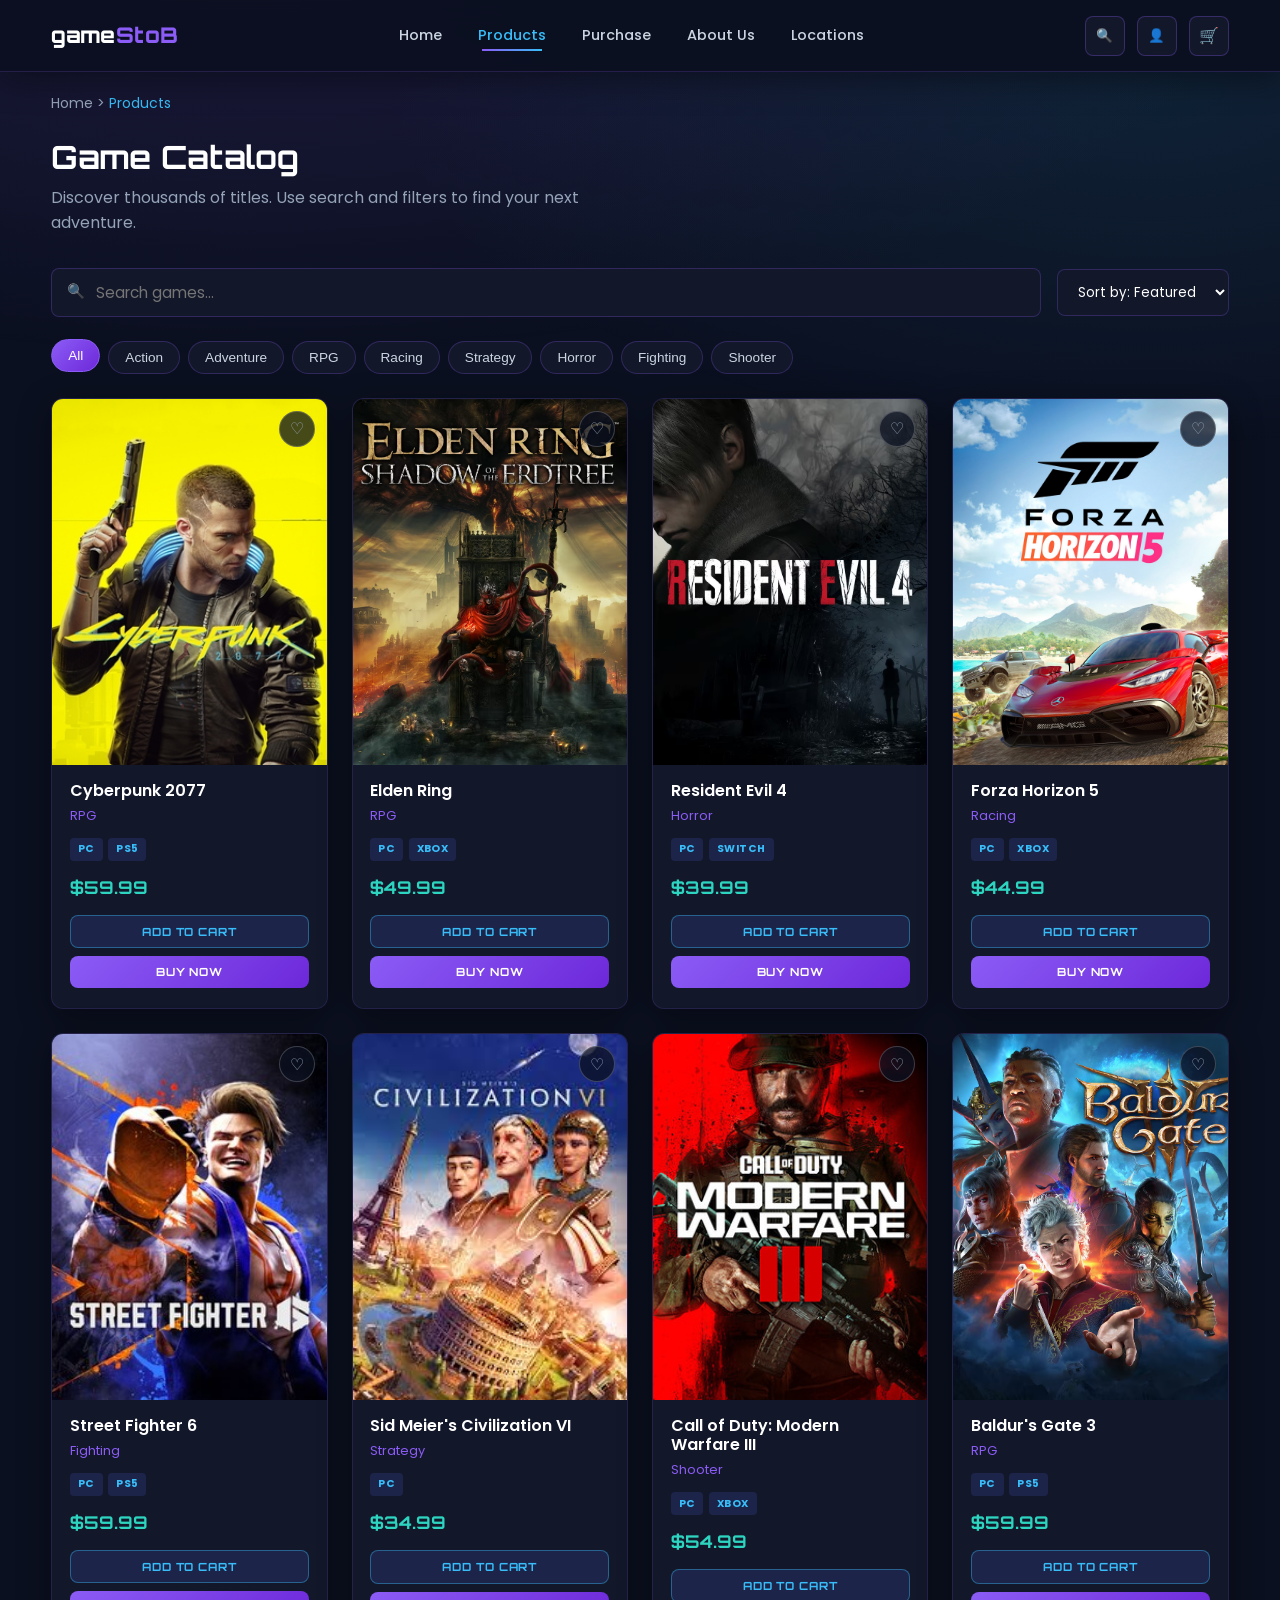
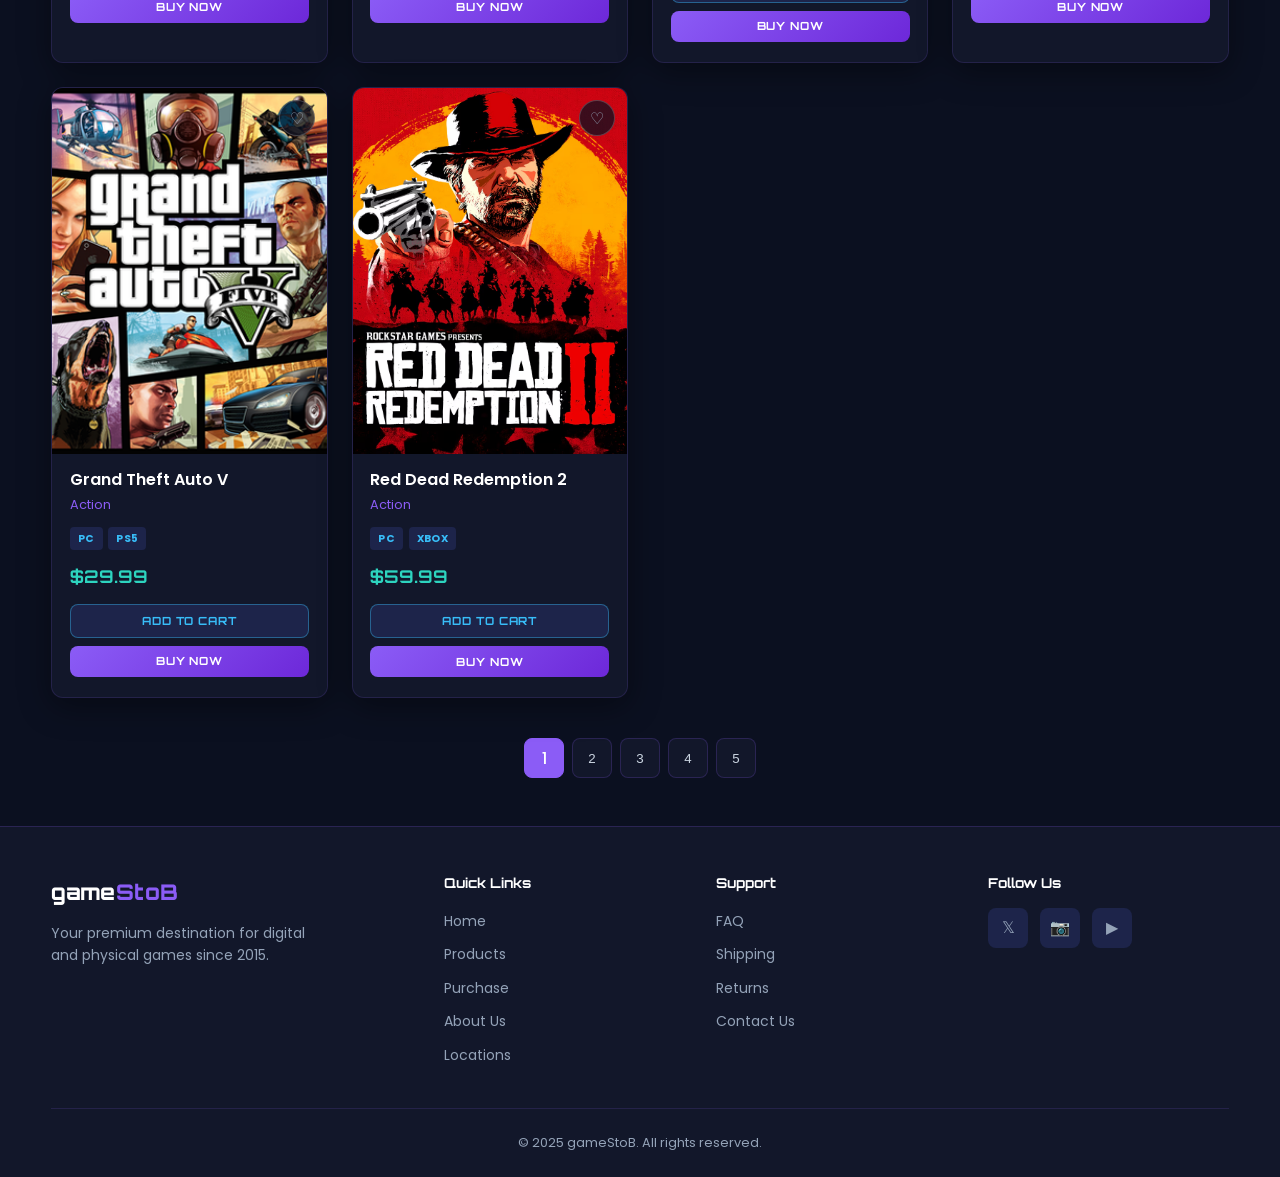
==== pages/products.html @ 09dc617c "Add files via upload" ====
<!DOCTYPE html>
<html lang="en">
<head>
  <meta charset="UTF-8">
  <meta name="viewport" content="width=device-width, initial-scale=1.0">
  <meta name="description" content="Browse the full gameStoB catalog — filter by genre, search, and sort.">
  <title>gameStoB | Products</title>
  <link rel="stylesheet" href="../css/style.css">
</head>
<body>
  <header class="site-header">
    <div class="container header-inner">
      <a href="../index.html" class="logo">game<span>StoB</span></a>
      <nav class="main-nav" id="main-nav" aria-label="Main navigation">
        <a href="../index.html">Home</a>
        <a href="products.html">Products</a>
        <a href="purchase.html">Purchase</a>
        <a href="about.html">About Us</a>
        <a href="locations.html">Locations</a>
      </nav>
      <div class="header-actions">
        <button type="button" class="icon-btn" aria-label="Search">🔍</button>
        <button type="button" class="icon-btn" aria-label="Account">👤</button>
        <a href="purchase.html" class="icon-btn cart-badge" aria-label="Cart">🛒</a>
        <button type="button" class="nav-toggle" aria-label="Toggle menu" aria-expanded="false" aria-controls="main-nav">
          <span></span><span></span><span></span>
        </button>
      </div>
    </div>
  </header>

  <main>
    <div class="container">
      <nav class="breadcrumbs" aria-label="Breadcrumb">
        <a href="../index.html">Home</a> &gt; <span>Products</span>
      </nav>

      <div class="page-title">
        <h1>Game Catalog</h1>
        <p>Discover thousands of titles. Use search and filters to find your next adventure.</p>
      </div>

      <div class="products-layout products-layout-single">
        <div class="products-main">
          <div class="products-toolbar">
            <div class="search-box">
              <input type="search" id="product-search" placeholder="Search games..." aria-label="Search games">
            </div>
            <select id="sort-select" class="sort-select" aria-label="Sort products">
              <option value="default">Sort by: Featured</option>
              <option value="price-low">Price: Low to High</option>
              <option value="price-high">Price: High to Low</option>
              <option value="name">Name: A–Z</option>
            </select>
          </div>

          <div class="category-filters" role="group" aria-label="Category filters">
            <button type="button" class="filter-btn active" data-filter="all">All</button>
            <button type="button" class="filter-btn" data-filter="action">Action</button>
            <button type="button" class="filter-btn" data-filter="adventure">Adventure</button>
            <button type="button" class="filter-btn" data-filter="rpg">RPG</button>
            <button type="button" class="filter-btn" data-filter="racing">Racing</button>
            <button type="button" class="filter-btn" data-filter="strategy">Strategy</button>
            <button type="button" class="filter-btn" data-filter="horror">Horror</button>
            <button type="button" class="filter-btn" data-filter="fighting">Fighting</button>
            <button type="button" class="filter-btn" data-filter="shooter">Shooter</button>
          </div>

          <div class="game-grid" id="products-grid">
            <p class="no-results" id="no-results">No games match your search. Try a different keyword or category.</p>

            <article class="game-card" data-id="cyberpunk-2077" data-category="rpg" data-price="59.99">
              <div class="game-card-image">
                <img src="../assets\images\cyberpunk.jpg" alt="Cyberpunk 2077" width="400" height="500">
                <button type="button" class="wishlist-btn" aria-label="Wishlist">♡</button>
              </div>
              <div class="game-card-body">
                <h3>Cyberpunk 2077</h3>
                <div class="game-meta"><span class="genre">RPG</span></div>
                <div class="platform-badges"><span class="platform-badge">PC</span><span class="platform-badge">PS5</span></div>
                <p class="game-price">$59.99</p>
              </div>
            </article>

            <article class="game-card" data-id="elden-ring" data-category="rpg" data-price="49.99">
              <div class="game-card-image">
                <img src="../assets\images\eldenRingDLC.avif"  width="400" height="500">
                <button type="button" class="wishlist-btn" aria-label="Wishlist">♡</button>
              </div>
              <div class="game-card-body">
                <h3>Elden Ring</h3>
                <div class="game-meta"><span class="genre">RPG</span></div>
                <div class="platform-badges"><span class="platform-badge">PC</span><span class="platform-badge">Xbox</span></div>
                <p class="game-price">$49.99</p>
              </div>
            </article>

            <article class="game-card" data-id="resident-evil-4" data-category="horror" data-price="39.99">
              <div class="game-card-image">
                <img src="../assets\images\residentEvil4.avif"  width="400" height="500">
                <button type="button" class="wishlist-btn" aria-label="Wishlist">♡</button>
              </div>
              <div class="game-card-body">
                <h3>Resident Evil 4</h3>
                <div class="game-meta"><span class="genre">Horror</span></div>
                <div class="platform-badges"><span class="platform-badge">PC</span><span class="platform-badge">Switch</span></div>
                <p class="game-price">$39.99</p>
              </div>
            </article>

            <article class="game-card" data-id="forza-horizon-5" data-category="racing" data-price="44.99">
              <div class="game-card-image">
                <img src="../assets\images\forza5.9ac09d39-064d-466c-81ca-2f1b6f0b95c5"  width="400" height="500">
                <button type="button" class="wishlist-btn" aria-label="Wishlist">♡</button>
              </div>
              <div class="game-card-body">
                <h3>Forza Horizon 5</h3>
                <div class="game-meta"><span class="genre">Racing</span></div>
                <div class="platform-badges"><span class="platform-badge">PC</span><span class="platform-badge">Xbox</span></div>
                <p class="game-price">$44.99</p>
              </div>
            </article>

            <article class="game-card" data-id="street-fighter-6" data-category="fighting" data-price="59.99">
              <div class="game-card-image">
                <img src="../assets\images\streetFighter.jpg" width="400" height="500">
                <button type="button" class="wishlist-btn" aria-label="Wishlist">♡</button>
              </div>
              <div class="game-card-body">
                <h3>Street Fighter 6</h3>
                <div class="game-meta"><span class="genre">Fighting</span></div>
                <div class="platform-badges"><span class="platform-badge">PC</span><span class="platform-badge">PS5</span></div>
                <p class="game-price">$59.99</p>
              </div>
            </article>

            <article class="game-card" data-id="civilization-vi" data-category="strategy" data-price="34.99">
              <div class="game-card-image">
                <img src="../assets\images\sidmiers.jpg" alt="Sid Meier's Civilization VI" width="400" height="500">
                <button type="button" class="wishlist-btn" aria-label="Wishlist">♡</button>
              </div>
              <div class="game-card-body">
                <h3>Sid Meier's Civilization VI</h3>
                <div class="game-meta"><span class="genre">Strategy</span></div>
                <div class="platform-badges"><span class="platform-badge">PC</span></div>
                <p class="game-price">$34.99</p>
              </div>
            </article>

            <article class="game-card" data-id="call-of-duty-modern-warfare-iii" data-category="shooter" data-price="54.99">
              <div class="game-card-image">
                <img src="../assets\images\codiii.jpg"  width="400" height="500">
                <button type="button" class="wishlist-btn" aria-label="Wishlist">♡</button>
              </div>
              <div class="game-card-body">
                <h3>Call of Duty: Modern Warfare III</h3>
                <div class="game-meta"><span class="genre">Shooter</span></div>
                <div class="platform-badges"><span class="platform-badge">PC</span><span class="platform-badge">Xbox</span></div>
                <p class="game-price">$54.99</p>
              </div>
            </article>

            <article class="game-card" data-id="baldurs-gate-3" data-category="rpg" data-price="59.99">
              <div class="game-card-image">
                <img src="../assets\images\baldurs.avif"  width="400" height="500">
                <button type="button" class="wishlist-btn" aria-label="Wishlist">♡</button>
              </div>
              <div class="game-card-body">
                <h3>Baldur's Gate 3</h3>
                <div class="game-meta"><span class="genre">RPG</span></div>
                <div class="platform-badges"><span class="platform-badge">PC</span><span class="platform-badge">PS5</span></div>
                <p class="game-price">$59.99</p>
              </div>
            </article>

            <article class="game-card" data-id="grand-theft-auto-v" data-category="action" data-price="29.99">
              <div class="game-card-image">
                <img src="../assets\images\gtaV.png"  width="400" height="500">
                <button type="button" class="wishlist-btn" aria-label="Wishlist">♡</button>
              </div>
              <div class="game-card-body">
                <h3>Grand Theft Auto V</h3>
                <div class="game-meta"><span class="genre">Action</span></div>
                <div class="platform-badges"><span class="platform-badge">PC</span><span class="platform-badge">PS5</span></div>
                <p class="game-price">$29.99</p>
              </div>
            </article>

            <article class="game-card" data-id="red-dead-redemption-2" data-category="action" data-price="59.99">
              <div class="game-card-image">
                <img src="../assets\images\rdr2.avif" alt="Red Dead Redemption 2" width="400" height="500">
                <button type="button" class="wishlist-btn" aria-label="Wishlist">♡</button>
              </div>
              <div class="game-card-body">
                <h3>Red Dead Redemption 2</h3>
                <div class="game-meta"><span class="genre">Action</span></div>
                <div class="platform-badges"><span class="platform-badge">PC</span><span class="platform-badge">Xbox</span></div>
                <p class="game-price">$59.99</p>
              </div>
            </article>

            
          </div>

          <nav class="pagination" aria-label="Pagination">
            <span class="active" aria-current="page">1</span>
            <button type="button">2</button>
            <button type="button">3</button>
            <button type="button">4</button>
            <button type="button">5</button>
          </nav>
        </div>
      </div>
    </div>
  </main>

  <footer class="site-footer">
    <div class="container">
      <div class="footer-grid">
        <div class="footer-brand">
          <a href="../index.html" class="logo">game<span>StoB</span></a>
          <p>Your premium destination for digital and physical games since 2015.</p>
        </div>
        <div class="footer-col">
          <h4>Quick Links</h4>
          <ul>
            <li><a href="../index.html">Home</a></li>
            <li><a href="products.html">Products</a></li>
            <li><a href="purchase.html">Purchase</a></li>
            <li><a href="about.html">About Us</a></li>
            <li><a href="locations.html">Locations</a></li>
          </ul>
        </div>
        <div class="footer-col">
          <h4>Support</h4>
          <ul>
            <li><a href="#">FAQ</a></li>
            <li><a href="#">Shipping</a></li>
            <li><a href="#">Returns</a></li>
            <li><a href="#">Contact Us</a></li>
          </ul>
        </div>
        <div class="footer-col">
          <h4>Follow Us</h4>
          <div class="social-links">
            <a href="#" aria-label="Twitter">𝕏</a>
            <a href="#" aria-label="Instagram">📷</a>
            <a href="#" aria-label="YouTube">▶</a>
          </div>
        </div>
      </div>
      <div class="footer-bottom">
        <p>&copy; 2025 gameStoB. All rights reserved.</p>
      </div>
    </div>
  </footer>

  <script src="../js/script.js"></script>
</body>
</html>
---- css/style.css ----
/* gameStoB — Premium Gaming Marketplace */
@import url('https://fonts.googleapis.com/css2?family=Orbitron:wght@500;600;700;800&family=Poppins:wght@300;400;500;600;700&display=swap');

:root {
  --bg-dark: #0b1020;
  --bg-card: #12172a;
  --bg-elevated: #1d244a;
  --purple: #8b5cf6;
  --purple-glow: rgba(139, 92, 246, 0.45);
  --blue: #38bdf8;
  --cyan: #2dd4bf;
  --white: #ffffff;
  --text-muted: #94a3b8;
  --text-body: #cbd5e1;
  --radius: 12px;
  --radius-sm: 8px;
  --header-h: 72px;
  --transition: 0.3s ease;
  --shadow: 0 8px 32px rgba(0, 0, 0, 0.4);
  --shadow-glow: 0 0 24px var(--purple-glow);
}

*,
*::before,
*::after {
  box-sizing: border-box;
  margin: 0;
  padding: 0;
}

html {
  scroll-behavior: smooth;
}

body {
  font-family: 'Poppins', sans-serif;
  background: var(--bg-dark);
  color: var(--text-body);
  line-height: 1.6;
  min-height: 100vh;
  display: flex;
  flex-direction: column;
  overflow-x: hidden;
}

body::before {
  content: '';
  position: fixed;
  inset: 0;
  background:
    radial-gradient(ellipse 80% 50% at 20% -10%, rgba(139, 92, 246, 0.15), transparent),
    radial-gradient(ellipse 60% 40% at 90% 10%, rgba(56, 189, 248, 0.1), transparent);
  pointer-events: none;
  z-index: -1;
}

img {
  max-width: 100%;
  height: auto;
  display: block;
}

a {
  color: inherit;
  text-decoration: none;
  transition: color var(--transition);
}

a:hover {
  color: var(--blue);
}

h1, h2, h3, h4 {
  font-family: 'Orbitron', sans-serif;
  color: var(--white);
  line-height: 1.2;
}

ul {
  list-style: none;
}

.container {
  width: min(1200px, 92%);
  margin: 0 auto;
}

/* ========== HEADER ========== */
.site-header {
  position: sticky;
  top: 0;
  z-index: 1000;
  height: var(--header-h);
  background: rgba(11, 16, 32, 0.92);
  backdrop-filter: blur(12px);
  border-bottom: 1px solid rgba(139, 92, 246, 0.2);
  box-shadow: var(--shadow);
}

.header-inner {
  display: flex;
  align-items: center;
  justify-content: space-between;
  height: 100%;
  gap: 1rem;
}

.logo {
  font-family: 'Orbitron', sans-serif;
  font-size: 1.35rem;
  font-weight: 800;
  color: var(--white);
  letter-spacing: 0.02em;
  transition: transform var(--transition), text-shadow var(--transition);
}

.logo span {
  color: var(--purple);
}

.logo:hover {
  transform: scale(1.03);
  text-shadow: 0 0 20px var(--purple-glow);
  color: var(--white);
}

.main-nav {
  display: flex;
  align-items: center;
  gap: 0.25rem;
}

.main-nav a {
  padding: 0.5rem 1rem;
  font-size: 0.9rem;
  font-weight: 500;
  border-radius: var(--radius-sm);
  position: relative;
}

.main-nav a::after {
  content: '';
  position: absolute;
  bottom: 0.25rem;
  left: 50%;
  width: 0;
  height: 2px;
  background: linear-gradient(90deg, var(--purple), var(--blue));
  transition: width var(--transition), left var(--transition);
}

.main-nav a:hover::after,
.main-nav a.active::after {
  width: 60%;
  left: 20%;
}

.main-nav a.active {
  color: var(--blue);
}

.header-actions {
  display: flex;
  align-items: center;
  gap: 0.75rem;
}

.icon-btn {
  width: 40px;
  height: 40px;
  display: flex;
  align-items: center;
  justify-content: center;
  border: 1px solid rgba(139, 92, 246, 0.3);
  border-radius: var(--radius-sm);
  background: var(--bg-card);
  color: var(--text-body);
  cursor: pointer;
  transition: transform var(--transition), border-color var(--transition), box-shadow var(--transition);
}

.icon-btn:hover {
  transform: translateY(-2px);
  border-color: var(--purple);
  box-shadow: var(--shadow-glow);
  color: var(--white);
}

.cart-badge {
  position: relative;
}

.cart-badge::after {
  content: attr(data-count);
  position: absolute;
  top: -4px;
  right: -4px;
  min-width: 18px;
  height: 18px;
  padding: 0 4px;
  font-size: 0.65rem;
  font-weight: 700;
  background: var(--purple);
  color: var(--white);
  border-radius: 50%;
  display: flex;
  align-items: center;
  justify-content: center;
  animation: pulse 2s infinite;
}

.cart-badge[data-count="0"]::after,
.cart-badge:not([data-count])::after {
  display: none;
}

@keyframes pulse {
  0%, 100% { transform: scale(1); }
  50% { transform: scale(1.1); }
}

.nav-toggle {
  display: none;
  flex-direction: column;
  gap: 5px;
  width: 40px;
  height: 40px;
  padding: 8px;
  background: var(--bg-card);
  border: 1px solid rgba(139, 92, 246, 0.3);
  border-radius: var(--radius-sm);
  cursor: pointer;
}

.nav-toggle span {
  display: block;
  height: 2px;
  background: var(--white);
  border-radius: 2px;
  transition: transform var(--transition), opacity var(--transition);
}

.nav-toggle.open span:nth-child(1) {
  transform: translateY(7px) rotate(45deg);
}

.nav-toggle.open span:nth-child(2) {
  opacity: 0;
}

.nav-toggle.open span:nth-child(3) {
  transform: translateY(-7px) rotate(-45deg);
}

/* ========== MAIN ========== */
main {
  flex: 1;
}

/* ========== HERO ========== */
.hero {
  position: relative;
  margin: 1.5rem auto 3rem;
  border-radius: var(--radius);
  overflow: hidden;
  min-height: 420px;
  display: flex;
  align-items: center;
  box-shadow: var(--shadow), var(--shadow-glow);
  animation: fadeInUp 0.8s ease;
}

@keyframes fadeInUp {
  from {
    opacity: 0;
    transform: translateY(24px);
  }
  to {
    opacity: 1;
    transform: translateY(0);
  }
}

.hero-bg {
  position: absolute;
  inset: 0;
  object-fit: cover;
  width: 100%;
  height: 100%;
}

.hero-overlay {
  position: absolute;
  inset: 0;
  background: linear-gradient(105deg, rgba(11, 16, 32, 0.95) 0%, rgba(11, 16, 32, 0.6) 45%, rgba(139, 92, 246, 0.25) 100%);
}

.hero-content {
  position: relative;
  z-index: 1;
  padding: 3rem;
  max-width: 560px;
}

.hero-badge {
  display: inline-block;
  padding: 0.35rem 1rem;
  background: linear-gradient(135deg, var(--purple), var(--blue));
  color: var(--white);
  font-family: 'Orbitron', sans-serif;
  font-size: 0.75rem;
  font-weight: 700;
  letter-spacing: 0.1em;
  border-radius: 999px;
  margin-bottom: 1rem;
  animation: glow 2s ease-in-out infinite alternate;
}

@keyframes glow {
  from { box-shadow: 0 0 12px var(--purple-glow); }
  to { box-shadow: 0 0 24px rgba(56, 189, 248, 0.5); }
}

.hero h1 {
  font-size: clamp(1.75rem, 4vw, 2.75rem);
  margin-bottom: 0.75rem;
  text-transform: uppercase;
}

.hero p {
  font-size: 1.05rem;
  color: var(--text-muted);
  margin-bottom: 1.5rem;
}

.hero p strong {
  color: var(--cyan);
}

/* ========== BUTTONS ========== */
.btn {
  display: inline-flex;
  align-items: center;
  justify-content: center;
  gap: 0.5rem;
  padding: 0.85rem 2rem;
  font-family: 'Orbitron', sans-serif;
  font-size: 0.85rem;
  font-weight: 700;
  letter-spacing: 0.08em;
  text-transform: uppercase;
  border: none;
  border-radius: var(--radius-sm);
  cursor: pointer;
  transition: transform var(--transition), box-shadow var(--transition), background var(--transition);
}

.btn-primary {
  background: linear-gradient(135deg, var(--purple), #7c3aed);
  color: var(--white);
  box-shadow: 0 4px 20px var(--purple-glow);
}

.btn-primary:hover {
  transform: translateY(-3px) scale(1.02);
  box-shadow: 0 8px 32px var(--purple-glow);
  color: var(--white);
}

.btn-outline {
  background: transparent;
  border: 2px solid var(--purple);
  color: var(--purple);
}

.btn-outline:hover {
  background: var(--purple);
  color: var(--white);
  transform: translateY(-2px);
}

.btn-block {
  width: 100%;
}

/* ========== SECTIONS ========== */
.section {
  padding: 2.5rem 0;
}

.section-header {
  display: flex;
  align-items: center;
  justify-content: space-between;
  margin-bottom: 1.75rem;
  flex-wrap: wrap;
  gap: 1rem;
}

.section-header h2 {
  font-size: clamp(1.25rem, 2.5vw, 1.5rem);
  letter-spacing: 0.05em;
}

.view-all {
  font-size: 0.9rem;
  font-weight: 600;
  color: var(--blue);
}

.view-all:hover {
  color: var(--purple);
}

/* ========== GAME CARDS ========== */
.game-grid {
  display: grid;
  grid-template-columns: repeat(auto-fill, minmax(220px, 1fr));
  gap: 1.5rem;
}

.game-card {
  background: var(--bg-card);
  border-radius: var(--radius);
  overflow: hidden;
  border: 1px solid rgba(139, 92, 246, 0.15);
  box-shadow: var(--shadow);
  transition: transform var(--transition), box-shadow var(--transition), border-color var(--transition);
  position: relative;
}

.game-card:hover {
  transform: translateY(-8px);
  border-color: rgba(139, 92, 246, 0.5);
  box-shadow: var(--shadow), var(--shadow-glow);
}

.game-card-image {
  position: relative;
  aspect-ratio: 3 / 4;
  overflow: hidden;
}

.game-card-image img {
  width: 100%;
  height: 100%;
  object-fit: cover;
  transition: transform 0.5s ease;
}

.game-card:hover .game-card-image img {
  transform: scale(1.08);
}

.wishlist-btn {
  position: absolute;
  top: 0.75rem;
  right: 0.75rem;
  width: 36px;
  height: 36px;
  border-radius: 50%;
  background: rgba(11, 16, 32, 0.75);
  border: 1px solid rgba(255, 255, 255, 0.2);
  color: var(--text-muted);
  cursor: pointer;
  display: flex;
  align-items: center;
  justify-content: center;
  font-size: 1rem;
  transition: color var(--transition), background var(--transition), transform var(--transition);
}

.wishlist-btn:hover {
  color: #f472b6;
  background: rgba(11, 16, 32, 0.9);
  transform: scale(1.1);
}

.game-card-body {
  padding: 1rem 1.1rem 1.25rem;
}

.game-card-body h3 {
  font-family: 'Poppins', sans-serif;
  font-size: 1rem;
  font-weight: 600;
  margin-bottom: 0.35rem;
  color: var(--white);
}

.game-meta {
  display: flex;
  flex-wrap: wrap;
  gap: 0.35rem 0.75rem;
  font-size: 0.8rem;
  color: var(--text-muted);
  margin-bottom: 0.75rem;
}

.game-meta .genre {
  color: var(--purple);
}

.platform-badges {
  display: flex;
  gap: 0.35rem;
  flex-wrap: wrap;
  margin-bottom: 0.75rem;
}

.platform-badge {
  font-size: 0.65rem;
  font-weight: 700;
  padding: 0.2rem 0.5rem;
  background: var(--bg-elevated);
  color: var(--blue);
  border-radius: 4px;
  text-transform: uppercase;
  letter-spacing: 0.04em;
}

.game-price {
  font-family: 'Orbitron', sans-serif;
  font-size: 1.1rem;
  font-weight: 700;
  color: var(--cyan);
  margin-bottom: 0.85rem;
}

.card-actions {
  display: flex;
  flex-direction: column;
  gap: 0.5rem;
}

.card-actions .btn {
  padding: 0.55rem 0.75rem;
  font-size: 0.7rem;
  width: 100%;
}

.btn-cart {
  background: var(--bg-elevated);
  border: 1px solid rgba(56, 189, 248, 0.4);
  color: var(--blue);
}

.btn-cart:hover {
  background: rgba(56, 189, 248, 0.15);
  border-color: var(--blue);
  color: var(--white);
  transform: translateY(-2px);
}

.btn-buy {
  background: linear-gradient(135deg, var(--purple), #6d28d9);
  color: var(--white);
  border: none;
}

.btn-buy:hover {
  transform: translateY(-2px);
  box-shadow: 0 4px 16px var(--purple-glow);
  color: var(--white);
}

.cart-toast {
  position: fixed;
  bottom: 1.5rem;
  right: 1.5rem;
  padding: 0.85rem 1.25rem;
  background: var(--bg-card);
  border: 1px solid var(--purple);
  border-radius: var(--radius-sm);
  color: var(--white);
  font-size: 0.9rem;
  box-shadow: var(--shadow-glow);
  z-index: 1500;
  opacity: 0;
  transform: translateY(12px);
  transition: opacity var(--transition), transform var(--transition);
  pointer-events: none;
}

.cart-toast.visible {
  opacity: 1;
  transform: translateY(0);
}

#cart-items-list {
  display: flex;
  flex-direction: column;
  gap: 1rem;
  margin-bottom: 1rem;
  max-height: 360px;
  overflow-y: auto;
}

.cart-line-item {
  display: flex;
  gap: 0.75rem;
  align-items: flex-start;
  padding-bottom: 1rem;
  border-bottom: 1px solid rgba(139, 92, 246, 0.15);
}

.cart-line-item:last-child {
  border-bottom: none;
  padding-bottom: 0;
}

.cart-line-item img {
  width: 64px;
  height: 80px;
  object-fit: cover;
  border-radius: var(--radius-sm);
  flex-shrink: 0;
}

.cart-line-details {
  flex: 1;
  min-width: 0;
}

.cart-line-details h3 {
  font-family: 'Poppins', sans-serif;
  font-size: 0.9rem;
  margin-bottom: 0.25rem;
}

.cart-line-details .line-price {
  color: var(--cyan);
  font-size: 0.85rem;
  font-weight: 600;
}

.cart-qty-controls {
  display: flex;
  align-items: center;
  gap: 0.5rem;
  margin-top: 0.5rem;
}

.qty-btn {
  width: 28px;
  height: 28px;
  display: flex;
  align-items: center;
  justify-content: center;
  background: var(--bg-elevated);
  border: 1px solid rgba(139, 92, 246, 0.35);
  border-radius: var(--radius-sm);
  color: var(--white);
  font-size: 1rem;
  cursor: pointer;
  transition: background var(--transition), border-color var(--transition);
}

.qty-btn:hover {
  background: var(--purple);
  border-color: var(--purple);
}

.qty-btn.remove-btn:hover {
  background: #dc2626;
  border-color: #dc2626;
}

.cart-qty-value {
  min-width: 1.5rem;
  text-align: center;
  font-weight: 600;
  font-size: 0.9rem;
}

.cart-empty {
  text-align: center;
  padding: 1.5rem 1rem;
  color: var(--text-muted);
  font-size: 0.9rem;
}

.cart-empty a {
  color: var(--blue);
  font-weight: 600;
}

/* ========== BREADCRUMBS ========== */
.breadcrumbs {
  padding: 1.25rem 0 0.5rem;
  font-size: 0.875rem;
  color: var(--text-muted);
}

.breadcrumbs a:hover {
  color: var(--purple);
}

.breadcrumbs span {
  color: var(--blue);
}

/* ========== PAGE TITLE ========== */
.page-title {
  padding: 1rem 0 2rem;
}

.page-title h1 {
  font-size: clamp(1.5rem, 3vw, 2rem);
  margin-bottom: 0.5rem;
}

.page-title p {
  color: var(--text-muted);
  max-width: 600px;
}

/* ========== PRODUCTS PAGE ========== */
.products-layout {
  display: grid;
  grid-template-columns: 260px 1fr;
  gap: 2rem;
  padding-bottom: 3rem;
}

.products-layout-single {
  grid-template-columns: 1fr;
}

.products-toolbar {
  display: flex;
  flex-wrap: wrap;
  gap: 1rem;
  margin-bottom: 1.5rem;
  align-items: center;
}

.search-box {
  flex: 1;
  min-width: 200px;
  position: relative;
}

.search-box input {
  width: 100%;
  padding: 0.75rem 1rem 0.75rem 2.75rem;
  background: var(--bg-card);
  border: 1px solid rgba(139, 92, 246, 0.25);
  border-radius: var(--radius-sm);
  color: var(--white);
  font-family: inherit;
  font-size: 0.95rem;
  transition: border-color var(--transition), box-shadow var(--transition);
}

.search-box input:focus {
  outline: none;
  border-color: var(--purple);
  box-shadow: 0 0 0 3px var(--purple-glow);
}

.search-box::before {
  content: '🔍';
  position: absolute;
  left: 1rem;
  top: 50%;
  transform: translateY(-50%);
  font-size: 0.9rem;
  opacity: 0.6;
}

.sort-select {
  padding: 0.75rem 1rem;
  background: var(--bg-card);
  border: 1px solid rgba(139, 92, 246, 0.25);
  border-radius: var(--radius-sm);
  color: var(--white);
  font-family: inherit;
  cursor: pointer;
  min-width: 160px;
}

.sort-select:focus {
  outline: none;
  border-color: var(--purple);
}

.category-filters {
  display: flex;
  flex-wrap: wrap;
  gap: 0.5rem;
  margin-bottom: 1.5rem;
}

.filter-btn {
  padding: 0.5rem 1rem;
  font-size: 0.85rem;
  font-weight: 500;
  background: var(--bg-card);
  border: 1px solid rgba(139, 92, 246, 0.25);
  border-radius: 999px;
  color: var(--text-body);
  cursor: pointer;
  transition: background var(--transition), border-color var(--transition), transform var(--transition);
}

.filter-btn:hover,
.filter-btn.active {
  background: linear-gradient(135deg, var(--purple), #6d28d9);
  border-color: var(--purple);
  color: var(--white);
  transform: translateY(-2px);
}

.no-results {
  grid-column: 1 / -1;
  text-align: center;
  padding: 3rem;
  color: var(--text-muted);
  display: none;
}

.no-results.visible {
  display: block;
}

.pagination {
  display: flex;
  justify-content: center;
  gap: 0.5rem;
  margin-top: 2.5rem;
}

.pagination button,
.pagination span {
  min-width: 40px;
  height: 40px;
  display: flex;
  align-items: center;
  justify-content: center;
  border-radius: var(--radius-sm);
  background: var(--bg-card);
  border: 1px solid rgba(139, 92, 246, 0.2);
  color: var(--text-body);
  font-weight: 500;
  cursor: pointer;
  transition: background var(--transition), border-color var(--transition);
}

.pagination button:hover,
.pagination span.active {
  background: var(--purple);
  border-color: var(--purple);
  color: var(--white);
}

/* ========== PURCHASE PAGE ========== */
.purchase-layout {
  display: grid;
  grid-template-columns: 1fr 1.2fr;
  gap: 2rem;
  padding-bottom: 3rem;
}

.order-summary {
  background: var(--bg-card);
  border-radius: var(--radius);
  padding: 1.75rem;
  border: 1px solid rgba(139, 92, 246, 0.2);
  box-shadow: var(--shadow);
  height: fit-content;
  position: sticky;
  top: calc(var(--header-h) + 1.5rem);
}

.order-summary h2 {
  font-size: 1.1rem;
  margin-bottom: 1.25rem;
  padding-bottom: 0.75rem;
  border-bottom: 1px solid rgba(139, 92, 246, 0.2);
}

.order-item {
  display: flex;
  gap: 1rem;
  margin-bottom: 1.25rem;
}

.order-item img {
  width: 80px;
  height: 100px;
  object-fit: cover;
  border-radius: var(--radius-sm);
}

.order-item h3 {
  font-family: 'Poppins', sans-serif;
  font-size: 1rem;
  margin-bottom: 0.25rem;
}

.order-item .price {
  color: var(--cyan);
  font-weight: 600;
}

.order-totals {
  border-top: 1px solid rgba(139, 92, 246, 0.2);
  padding-top: 1rem;
  margin-top: 1rem;
}

.order-totals .row {
  display: flex;
  justify-content: space-between;
  margin-bottom: 0.5rem;
  font-size: 0.9rem;
}

.order-totals .total {
  font-family: 'Orbitron', sans-serif;
  font-size: 1.25rem;
  color: var(--white);
  margin-top: 0.75rem;
  padding-top: 0.75rem;
  border-top: 1px solid rgba(139, 92, 246, 0.2);
}

.payment-card {
  background: var(--bg-card);
  border-radius: var(--radius);
  padding: 2rem;
  border: 1px solid rgba(139, 92, 246, 0.2);
  box-shadow: var(--shadow);
}

.payment-card h2 {
  font-size: 1.1rem;
  margin-bottom: 1.5rem;
}

.form-group {
  margin-bottom: 1.25rem;
}

.form-group label {
  display: block;
  font-size: 0.875rem;
  font-weight: 500;
  color: var(--text-body);
  margin-bottom: 0.4rem;
}

.form-group input,
.form-group select {
  width: 100%;
  padding: 0.75rem 1rem;
  background: var(--bg-dark);
  border: 1px solid rgba(139, 92, 246, 0.25);
  border-radius: var(--radius-sm);
  color: var(--white);
  font-family: inherit;
  font-size: 0.95rem;
  transition: border-color var(--transition), box-shadow var(--transition);
}

.form-group input:focus,
.form-group select:focus {
  outline: none;
  border-color: var(--blue);
  box-shadow: 0 0 0 3px rgba(56, 189, 248, 0.2);
}

.form-group input.error,
.form-group select.error {
  border-color: #f87171;
}

.error-msg {
  display: block;
  font-size: 0.8rem;
  color: #f87171;
  margin-top: 0.35rem;
  min-height: 1.2em;
}

.form-row {
  display: grid;
  grid-template-columns: 1fr 1fr;
  gap: 1rem;
}

.checkbox-group {
  display: flex;
  align-items: flex-start;
  gap: 0.75rem;
  margin: 1.25rem 0;
}

.checkbox-group input {
  width: auto;
  margin-top: 0.25rem;
  accent-color: var(--purple);
}

.checkbox-group label {
  font-size: 0.875rem;
  color: var(--text-muted);
}

.checkbox-group a {
  color: var(--blue);
}

.payment-logos {
  display: flex;
  gap: 1rem;
  margin-top: 1.5rem;
  padding-top: 1rem;
  border-top: 1px solid rgba(139, 92, 246, 0.15);
}

.payment-logos span {
  font-size: 0.75rem;
  color: var(--text-muted);
  width: 100%;
  margin-bottom: 0.5rem;
}

.payment-icons {
  display: flex;
  gap: 0.75rem;
  flex-wrap: wrap;
}

.payment-icons .pay-icon {
  padding: 0.35rem 0.75rem;
  background: var(--bg-elevated);
  border-radius: 4px;
  font-size: 0.7rem;
  font-weight: 700;
  color: var(--text-body);
}

/* ========== SUCCESS POPUP ========== */
.popup-overlay {
  position: fixed;
  inset: 0;
  background: rgba(11, 16, 32, 0.85);
  display: flex;
  align-items: center;
  justify-content: center;
  z-index: 2000;
  opacity: 0;
  visibility: hidden;
  transition: opacity var(--transition), visibility var(--transition);
}

.popup-overlay.visible {
  opacity: 1;
  visibility: visible;
}

.popup {
  background: var(--bg-card);
  border: 1px solid var(--purple);
  border-radius: var(--radius);
  padding: 2.5rem;
  max-width: 420px;
  width: 90%;
  text-align: center;
  box-shadow: var(--shadow-glow);
  transform: scale(0.9);
  transition: transform var(--transition);
}

.popup-overlay.visible .popup {
  transform: scale(1);
  animation: popIn 0.4s ease;
}

@keyframes popIn {
  0% { transform: scale(0.8); opacity: 0; }
  100% { transform: scale(1); opacity: 1; }
}

.popup-icon {
  font-size: 3rem;
  margin-bottom: 1rem;
}

.popup h3 {
  margin-bottom: 0.75rem;
}

.popup p {
  color: var(--text-muted);
  margin-bottom: 1.5rem;
}

/* ========== ABOUT PAGE ========== */
.about-grid {
  display: grid;
  grid-template-columns: 1fr 1fr;
  gap: 3rem;
  align-items: center;
  margin-bottom: 3rem;
}

.about-grid img {
  border-radius: var(--radius);
  box-shadow: var(--shadow);
  border: 1px solid rgba(139, 92, 246, 0.2);
}

.about-text h2 {
  font-size: 1.5rem;
  margin-bottom: 1rem;
  color: var(--purple);
}

.about-text p {
  margin-bottom: 1rem;
  color: var(--text-body);
}

.mvv-grid {
  display: grid;
  grid-template-columns: repeat(3, 1fr);
  gap: 1.5rem;
  margin-bottom: 3rem;
}

.mvv-card {
  background: var(--bg-card);
  padding: 1.75rem;
  border-radius: var(--radius);
  border: 1px solid rgba(139, 92, 246, 0.2);
  transition: transform var(--transition), box-shadow var(--transition);
}

.mvv-card:hover {
  transform: translateY(-4px);
  box-shadow: var(--shadow-glow);
}

.mvv-card h3 {
  font-size: 1rem;
  color: var(--blue);
  margin-bottom: 0.75rem;
}

.stats-grid {
  display: grid;
  grid-template-columns: repeat(4, 1fr);
  gap: 1.5rem;
  padding-bottom: 3rem;
}

.stat-card {
  text-align: center;
  padding: 2rem 1rem;
  background: var(--bg-card);
  border: 2px solid var(--purple);
  border-radius: var(--radius);
  transition: transform var(--transition), background var(--transition);
}

.stat-card:hover {
  transform: scale(1.05);
  background: rgba(139, 92, 246, 0.1);
}

.stat-card .number {
  font-family: 'Orbitron', sans-serif;
  font-size: clamp(1.5rem, 3vw, 2rem);
  font-weight: 800;
  color: var(--blue);
  display: block;
  margin-bottom: 0.5rem;
}

.stat-card .label {
  font-size: 0.9rem;
  color: var(--text-muted);
}

/* ========== LOCATIONS PAGE ========== */
.locations-grid {
  display: grid;
  grid-template-columns: repeat(3, 1fr);
  gap: 1.5rem;
  padding-bottom: 3rem;
}

.store-card {
  background: var(--bg-card);
  border-radius: var(--radius);
  overflow: hidden;
  border: 1px solid rgba(139, 92, 246, 0.15);
  box-shadow: var(--shadow);
  transition: transform var(--transition), box-shadow var(--transition);
}

.store-card:hover {
  transform: translateY(-6px);
  box-shadow: var(--shadow), var(--shadow-glow);
}

.store-card img {
  width: 100%;
  height: 180px;
  object-fit: cover;
}

.store-card-body {
  padding: 1.25rem;
}

.store-card-body h3 {
  font-family: 'Orbitron', sans-serif;
  font-size: 1rem;
  margin-bottom: 0.5rem;
  color: var(--purple);
}

.store-card-body .address {
  font-size: 0.85rem;
  color: var(--blue);
  margin-bottom: 0.75rem;
}

.store-card-body .description {
  font-size: 0.875rem;
  color: var(--text-muted);
  margin-bottom: 1rem;
}

.store-card-body .hours {
  font-size: 0.8rem;
  padding: 0.5rem 0.75rem;
  background: var(--bg-elevated);
  border-radius: var(--radius-sm);
  color: var(--cyan);
}

.store-card-body .hours strong {
  color: var(--white);
}

/* ========== FOOTER ========== */
.site-footer {
  background: var(--bg-card);
  border-top: 1px solid rgba(139, 92, 246, 0.2);
  margin-top: auto;
  padding: 3rem 0 1.5rem;
}

.footer-grid {
  display: grid;
  grid-template-columns: 1.5fr repeat(3, 1fr);
  gap: 2rem;
  margin-bottom: 2rem;
}

.footer-brand .logo {
  display: inline-block;
  margin-bottom: 0.75rem;
}

.footer-brand p {
  font-size: 0.875rem;
  color: var(--text-muted);
  max-width: 280px;
}

.footer-col h4 {
  font-family: 'Orbitron', sans-serif;
  font-size: 0.85rem;
  margin-bottom: 1rem;
  color: var(--white);
}

.footer-col ul li {
  margin-bottom: 0.5rem;
}

.footer-col a {
  font-size: 0.875rem;
  color: var(--text-muted);
}

.social-links {
  display: flex;
  gap: 0.75rem;
}

.social-links a {
  width: 40px;
  height: 40px;
  display: flex;
  align-items: center;
  justify-content: center;
  background: var(--bg-elevated);
  border-radius: var(--radius-sm);
  font-size: 1rem;
  transition: background var(--transition), transform var(--transition);
}

.social-links a:hover {
  background: var(--purple);
  transform: translateY(-3px);
  color: var(--white);
}

.footer-bottom {
  text-align: center;
  padding-top: 1.5rem;
  border-top: 1px solid rgba(139, 92, 246, 0.15);
  font-size: 0.8rem;
  color: var(--text-muted);
}

/* ========== RESPONSIVE — TABLET ========== */
@media (max-width: 1024px) {
  .products-layout {
    grid-template-columns: 1fr;
  }

  .about-grid {
    grid-template-columns: 1fr;
  }

  .mvv-grid {
    grid-template-columns: 1fr;
  }

  .stats-grid {
    grid-template-columns: repeat(2, 1fr);
  }

  .locations-grid {
    grid-template-columns: repeat(2, 1fr);
  }

  .purchase-layout {
    grid-template-columns: 1fr;
  }

  .order-summary {
    position: static;
  }

  .footer-grid {
    grid-template-columns: repeat(2, 1fr);
  }
}

/* ========== RESPONSIVE — MOBILE (<768px) ========== */
@media (max-width: 767px) {
  :root {
    --header-h: 64px;
  }

  .nav-toggle {
    display: flex;
  }

  .main-nav {
    position: fixed;
    top: var(--header-h);
    left: 0;
    right: 0;
    flex-direction: column;
    background: rgba(18, 23, 42, 0.98);
    padding: 1rem;
    border-bottom: 1px solid rgba(139, 92, 246, 0.2);
    transform: translateY(-120%);
    opacity: 0;
    visibility: hidden;
    transition: transform var(--transition), opacity var(--transition), visibility var(--transition);
    box-shadow: var(--shadow);
  }

  .main-nav.open {
    transform: translateY(0);
    opacity: 1;
    visibility: visible;
  }

  .main-nav a {
    width: 100%;
    padding: 0.85rem 1rem;
    border-radius: var(--radius-sm);
  }

  .header-actions .icon-btn:not(.cart-badge) {
    display: none;
  }

  .hero {
    min-height: 360px;
  }

  .hero-content {
    padding: 2rem 1.5rem;
  }

  .game-grid {
    grid-template-columns: 1fr;
  }

  .form-row {
    grid-template-columns: 1fr;
  }

  .stats-grid {
    grid-template-columns: 1fr;
  }

  .locations-grid {
    grid-template-columns: 1fr;
  }

  .footer-grid {
    grid-template-columns: 1fr;
    text-align: center;
  }

  .footer-brand p {
    margin: 0 auto;
  }

  .social-links {
    justify-content: center;
  }

  .category-filters {
    overflow-x: auto;
    flex-wrap: nowrap;
    padding-bottom: 0.5rem;
    -webkit-overflow-scrolling: touch;
  }

  .filter-btn {
    flex-shrink: 0;
  }
}
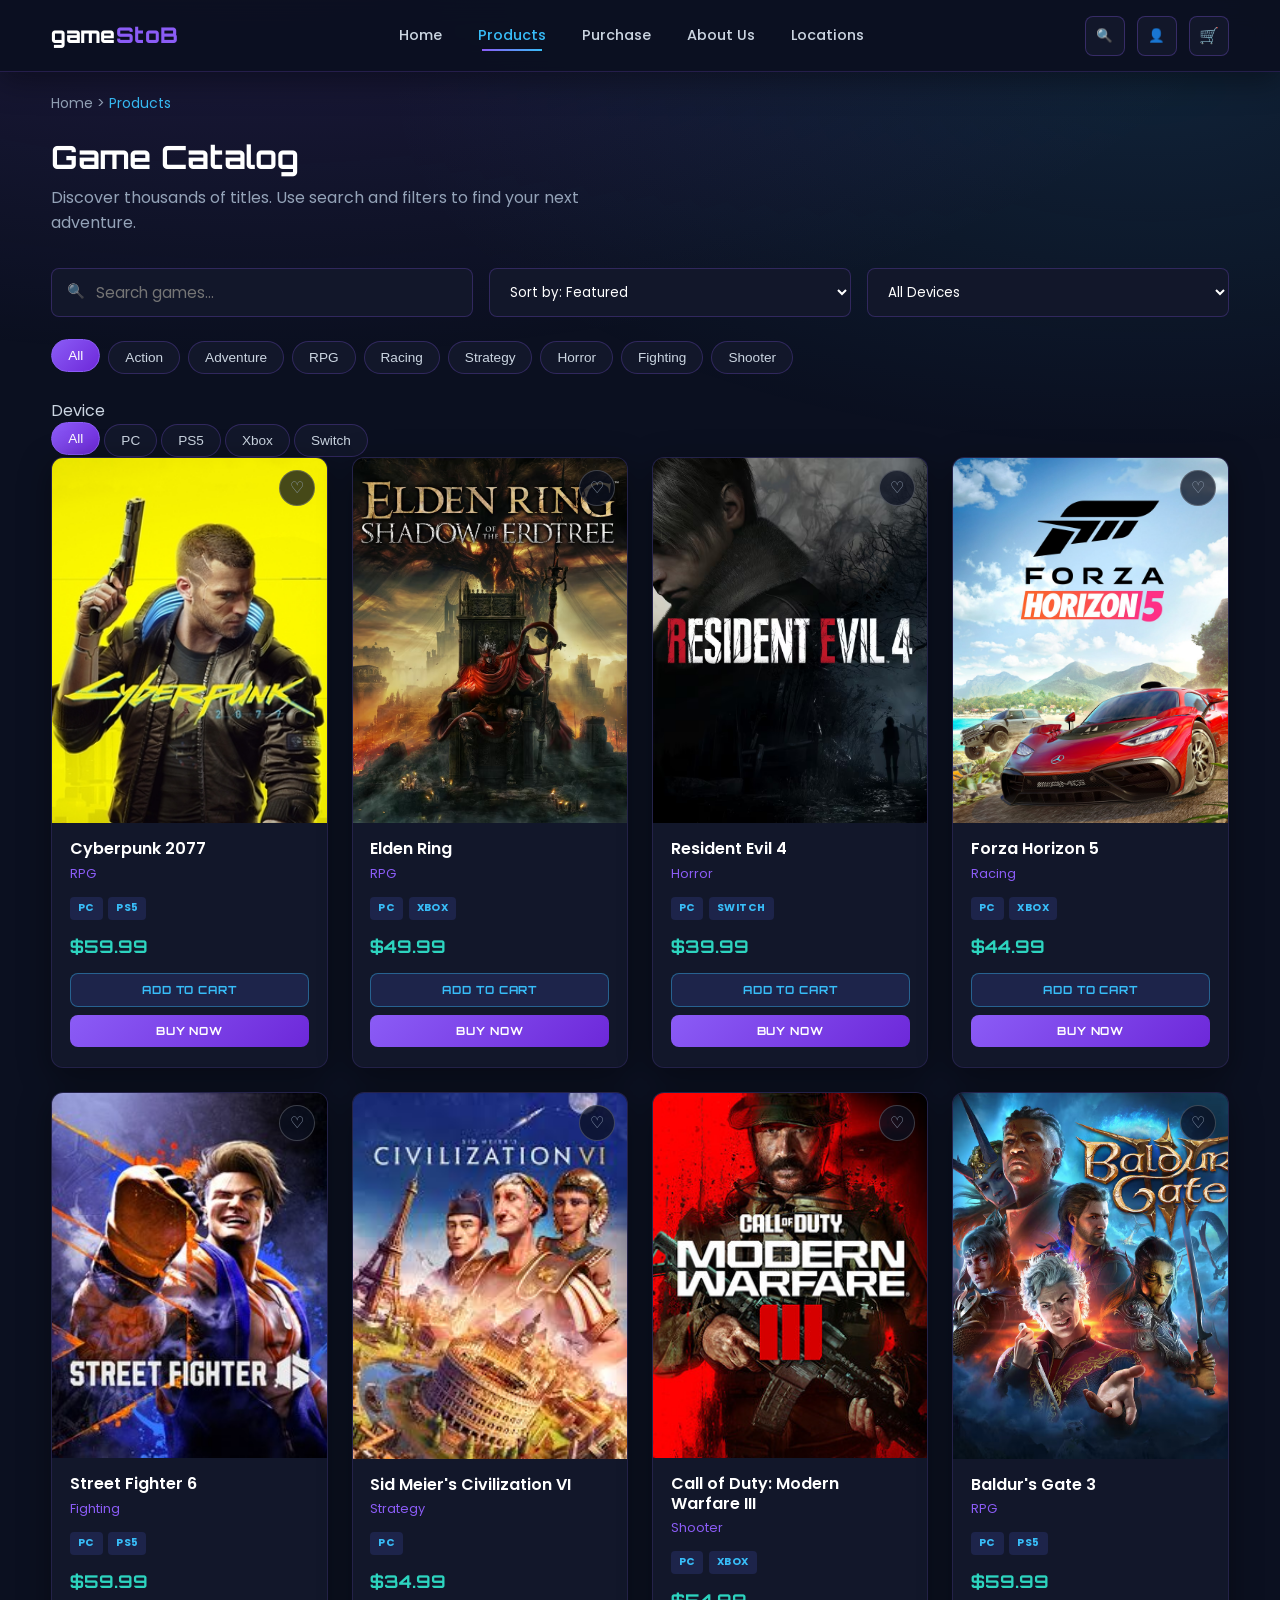
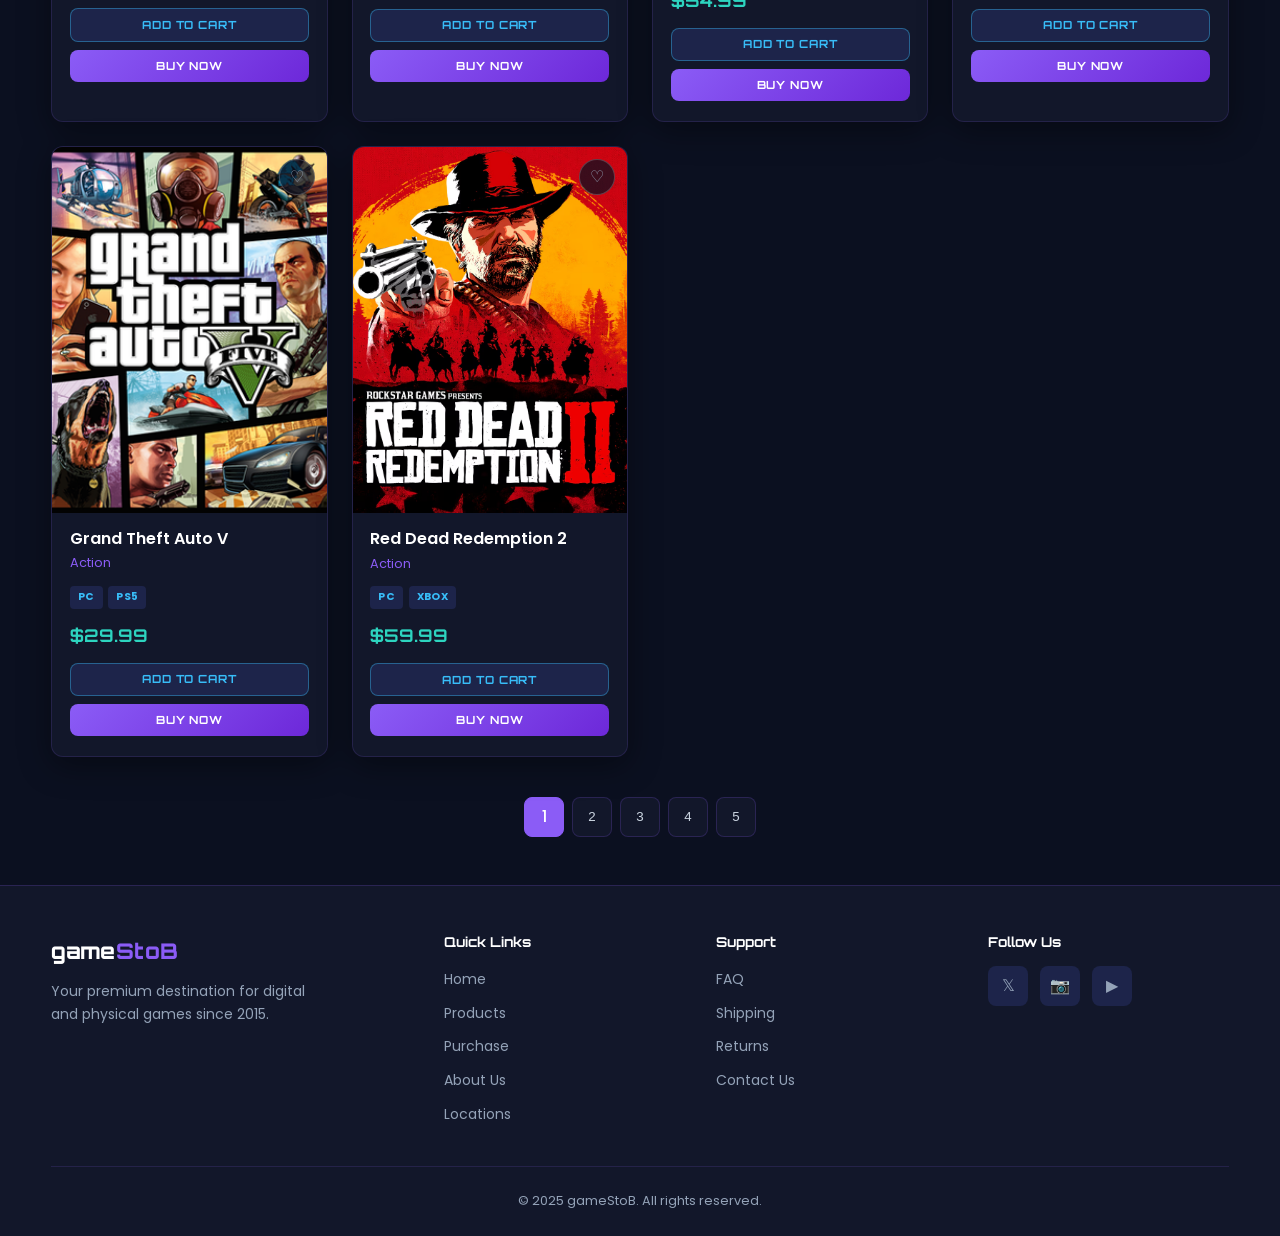
==== commit ed5aa87b: "Update products.html" ====
--- a/pages/products.html
+++ b/pages/products.html
@@ -52,6 +52,13 @@
               <option value="price-high">Price: High to Low</option>
               <option value="name">Name: A–Z</option>
             </select>
+            <select id="device-select" class="sort-select" aria-label="Filter by device">
+              <option value="all">All Devices</option>
+              <option value="pc">PC</option>
+              <option value="ps5">PlayStation 5</option>
+              <option value="xbox">Xbox</option>
+              <option value="switch">Nintendo Switch</option>
+            </select>
           </div>
 
           <div class="category-filters" role="group" aria-label="Category filters">
@@ -65,11 +72,21 @@
             <button type="button" class="filter-btn" data-filter="fighting">Fighting</button>
             <button type="button" class="filter-btn" data-filter="shooter">Shooter</button>
           </div>
+          <div class="filter-section">
+            <p class="filter-section-label">Device</p>
+            <div class="device-filters" role="group" aria-label="Device filters">
+              <button type="button" class="filter-btn device-btn active" data-device="all">All</button>
+              <button type="button" class="filter-btn device-btn" data-device="pc">PC</button>
+              <button type="button" class="filter-btn device-btn" data-device="ps5">PS5</button>
+              <button type="button" class="filter-btn device-btn" data-device="xbox">Xbox</button>
+              <button type="button" class="filter-btn device-btn" data-device="switch">Switch</button>
+            </div>
+          </div>
 
           <div class="game-grid" id="products-grid">
             <p class="no-results" id="no-results">No games match your search. Try a different keyword or category.</p>
 
-            <article class="game-card" data-id="cyberpunk-2077" data-category="rpg" data-price="59.99">
+            <article class="game-card" data-id="cyberpunk-2077" data-category="rpg" data-platform="pc ps5" data-price="59.99">
               <div class="game-card-image">
                 <img src="../assets\images\cyberpunk.jpg" alt="Cyberpunk 2077" width="400" height="500">
                 <button type="button" class="wishlist-btn" aria-label="Wishlist">♡</button>
@@ -82,7 +99,7 @@
               </div>
             </article>
 
-            <article class="game-card" data-id="elden-ring" data-category="rpg" data-price="49.99">
+            <article class="game-card" data-id="elden-ring" data-category="rpg" data-platform="pc xbox" data-price="49.99">
               <div class="game-card-image">
                 <img src="../assets\images\eldenRingDLC.avif"  width="400" height="500">
                 <button type="button" class="wishlist-btn" aria-label="Wishlist">♡</button>
@@ -95,7 +112,7 @@
               </div>
             </article>
 
-            <article class="game-card" data-id="resident-evil-4" data-category="horror" data-price="39.99">
+            <article class="game-card" data-id="resident-evil-4" data-category="horror" data-platform="pc switch" data-price="39.99">
               <div class="game-card-image">
                 <img src="../assets\images\residentEvil4.avif"  width="400" height="500">
                 <button type="button" class="wishlist-btn" aria-label="Wishlist">♡</button>
@@ -108,7 +125,7 @@
               </div>
             </article>
 
-            <article class="game-card" data-id="forza-horizon-5" data-category="racing" data-price="44.99">
+            <article class="game-card" data-id="forza-horizon-5" data-category="racing" data-platform="pc xbox" data-price="44.99">
               <div class="game-card-image">
                 <img src="../assets\images\forza5.9ac09d39-064d-466c-81ca-2f1b6f0b95c5"  width="400" height="500">
                 <button type="button" class="wishlist-btn" aria-label="Wishlist">♡</button>
@@ -121,7 +138,7 @@
               </div>
             </article>
 
-            <article class="game-card" data-id="street-fighter-6" data-category="fighting" data-price="59.99">
+             <article class="game-card" data-id="street-fighter-6" data-category="fighting" data-platform="pc ps5" data-price="59.99">
               <div class="game-card-image">
                 <img src="../assets\images\streetFighter.jpg" width="400" height="500">
                 <button type="button" class="wishlist-btn" aria-label="Wishlist">♡</button>
--- a/css/style.css
+++ b/css/style.css
@@ -83,6 +83,7 @@
 .container {
   width: min(1200px, 92%);
   margin: 0 auto;
+  min-width: 0;
 }
 
 /* ========== HEADER ========== */
@@ -415,8 +416,15 @@
 /* ========== GAME CARDS ========== */
 .game-grid {
   display: grid;
-  grid-template-columns: repeat(auto-fill, minmax(220px, 1fr));
+  grid-template-columns: repeat(auto-fill, minmax(min(100%, 220px), 1fr));
   gap: 1.5rem;
+  width: 100%;
+  min-width: 0;
+}
+
+#products-grid {
+  width: 100%;
+  min-width: 0;
 }
 
 .game-card {
@@ -427,6 +435,8 @@
   box-shadow: var(--shadow);
   transition: transform var(--transition), box-shadow var(--transition), border-color var(--transition);
   position: relative;
+  width: 100%;
+  min-width: 0;
 }
 
 .game-card:hover {
@@ -486,6 +496,8 @@
   font-weight: 600;
   margin-bottom: 0.35rem;
   color: var(--white);
+  word-wrap: break-word;
+  overflow-wrap: break-word;
 }
 
 .game-meta {
@@ -594,6 +606,7 @@
   margin-bottom: 1rem;
   max-height: 360px;
   overflow-y: auto;
+  overflow-x: hidden;
 }
 
 .cart-line-item {
@@ -602,6 +615,8 @@
   align-items: flex-start;
   padding-bottom: 1rem;
   border-bottom: 1px solid rgba(139, 92, 246, 0.15);
+  width: 100%;
+  min-width: 0;
 }
 
 .cart-line-item:last-child {
@@ -609,23 +624,40 @@
   padding-bottom: 0;
 }
 
-.cart-line-item img {
+.cart-thumb {
+  flex-shrink: 0;
   width: 64px;
   height: 80px;
-  object-fit: cover;
   border-radius: var(--radius-sm);
-  flex-shrink: 0;
+  background: var(--bg-elevated);
+  border: 1px solid rgba(139, 92, 246, 0.2);
+  overflow: hidden;
+  display: flex;
+  align-items: center;
+  justify-content: center;
+}
+
+.cart-thumb img {
+  width: 100%;
+  height: 100%;
+  max-width: none;
+  object-fit: contain;
+  object-position: center;
 }
 
 .cart-line-details {
   flex: 1;
   min-width: 0;
+  overflow: hidden;
 }
 
 .cart-line-details h3 {
   font-family: 'Poppins', sans-serif;
   font-size: 0.9rem;
   margin-bottom: 0.25rem;
+  word-wrap: break-word;
+  overflow-wrap: break-word;
+  hyphens: auto;
 }
 
 .cart-line-details .line-price {
@@ -721,10 +753,17 @@
   grid-template-columns: 260px 1fr;
   gap: 2rem;
   padding-bottom: 3rem;
+  width: 100%;
+  min-width: 0;
 }
 
 .products-layout-single {
   grid-template-columns: 1fr;
+}
+
+.products-main {
+  width: 100%;
+  min-width: 0;
 }
 
 .products-toolbar {
@@ -732,17 +771,19 @@
   flex-wrap: wrap;
   gap: 1rem;
   margin-bottom: 1.5rem;
-  align-items: center;
+  align-items: stretch;
+  width: 100%;
 }
 
 .search-box {
-  flex: 1;
-  min-width: 200px;
+  flex: 1 1 220px;
+  min-width: 0;
   position: relative;
 }
 
 .search-box input {
   width: 100%;
+  max-width: 100%;
   padding: 0.75rem 1rem 0.75rem 2.75rem;
   background: var(--bg-card);
   border: 1px solid rgba(139, 92, 246, 0.25);
@@ -751,6 +792,7 @@
   font-family: inherit;
   font-size: 0.95rem;
   transition: border-color var(--transition), box-shadow var(--transition);
+  box-sizing: border-box;
 }
 
 .search-box input:focus {
@@ -770,6 +812,9 @@
 }
 
 .sort-select {
+  flex: 1 1 160px;
+  min-width: 0;
+  max-width: 100%;
   padding: 0.75rem 1rem;
   background: var(--bg-card);
   border: 1px solid rgba(139, 92, 246, 0.25);
@@ -777,7 +822,7 @@
   color: var(--white);
   font-family: inherit;
   cursor: pointer;
-  min-width: 160px;
+  box-sizing: border-box;
 }
 
 .sort-select:focus {
@@ -790,6 +835,8 @@
   flex-wrap: wrap;
   gap: 0.5rem;
   margin-bottom: 1.5rem;
+  width: 100%;
+  max-width: 100%;
 }
 
 .filter-btn {
@@ -802,6 +849,8 @@
   color: var(--text-body);
   cursor: pointer;
   transition: background var(--transition), border-color var(--transition), transform var(--transition);
+  white-space: nowrap;
+  flex-shrink: 0;
 }
 
 .filter-btn:hover,
@@ -857,9 +906,10 @@
 /* ========== PURCHASE PAGE ========== */
 .purchase-layout {
   display: grid;
-  grid-template-columns: 1fr 1.2fr;
+  grid-template-columns: minmax(0, 1fr) minmax(0, 1.2fr);
   gap: 2rem;
   padding-bottom: 3rem;
+  width: 100%;
 }
 
 .order-summary {
@@ -871,6 +921,8 @@
   height: fit-content;
   position: sticky;
   top: calc(var(--header-h) + 1.5rem);
+  min-width: 0;
+  width: 100%;
 }
 
 .order-summary h2 {
@@ -932,6 +984,8 @@
   padding: 2rem;
   border: 1px solid rgba(139, 92, 246, 0.2);
   box-shadow: var(--shadow);
+  min-width: 0;
+  width: 100%;
 }
 
 .payment-card h2 {
@@ -992,6 +1046,7 @@
 
 .checkbox-group {
   display: flex;
+  flex-wrap: wrap;
   align-items: flex-start;
   gap: 0.75rem;
   margin: 1.25rem 0;
@@ -1001,11 +1056,20 @@
   width: auto;
   margin-top: 0.25rem;
   accent-color: var(--purple);
+  flex-shrink: 0;
 }
 
 .checkbox-group label {
   font-size: 0.875rem;
   color: var(--text-muted);
+  flex: 1;
+  min-width: 0;
+}
+
+.checkbox-group .error-msg {
+  flex-basis: 100%;
+  width: 100%;
+  padding-left: 1.75rem;
 }
 
 .checkbox-group a {
@@ -1014,17 +1078,16 @@
 
 .payment-logos {
   display: flex;
-  gap: 1rem;
+  flex-direction: column;
+  gap: 0.5rem;
   margin-top: 1.5rem;
   padding-top: 1rem;
   border-top: 1px solid rgba(139, 92, 246, 0.15);
 }
 
-.payment-logos span {
+.payment-logos > span {
   font-size: 0.75rem;
   color: var(--text-muted);
-  width: 100%;
-  margin-bottom: 0.5rem;
 }
 
 .payment-icons {
@@ -1349,6 +1412,10 @@
 
   .order-summary {
     position: static;
+  }
+
+  #cart-items-list {
+    max-height: 420px;
   }
 
   .footer-grid {
@@ -1408,6 +1475,40 @@
 
   .game-grid {
     grid-template-columns: 1fr;
+    gap: 1.25rem;
+  }
+
+  /* Products toolbar & filters — full width stack */
+  .products-toolbar {
+    flex-direction: column;
+    align-items: stretch;
+    gap: 0.75rem;
+  }
+
+  .search-box,
+  .sort-select {
+    flex: none;
+    width: 100%;
+    max-width: 100%;
+  }
+
+  .category-filters {
+    flex-wrap: wrap;
+    overflow-x: visible;
+    gap: 0.4rem;
+    margin-bottom: 1.25rem;
+  }
+
+  .filter-btn {
+    font-size: 0.78rem;
+    padding: 0.4rem 0.75rem;
+    white-space: normal;
+    text-align: center;
+    flex: 0 1 auto;
+  }
+
+  .page-title p {
+    max-width: 100%;
   }
 
   .form-row {
@@ -1435,14 +1536,40 @@
     justify-content: center;
   }
 
-  .category-filters {
-    overflow-x: auto;
-    flex-wrap: nowrap;
-    padding-bottom: 0.5rem;
-    -webkit-overflow-scrolling: touch;
-  }
-
-  .filter-btn {
-    flex-shrink: 0;
-  }
-}
+  /* Purchase page — mobile */
+  .purchase-layout {
+    gap: 1.25rem;
+  }
+
+  .order-summary,
+  .payment-card {
+    padding: 1.25rem;
+  }
+
+  #cart-items-list {
+    max-height: none;
+    overflow: visible;
+  }
+
+  .cart-thumb {
+    width: 56px;
+    height: 72px;
+  }
+
+  .cart-line-details h3 {
+    font-size: 0.85rem;
+  }
+
+  .cart-line-details .line-price {
+    font-size: 0.8rem;
+    word-break: break-word;
+  }
+
+  .order-totals .total {
+    font-size: 1.1rem;
+  }
+
+  .popup {
+    padding: 1.75rem 1.25rem;
+  }
+}
